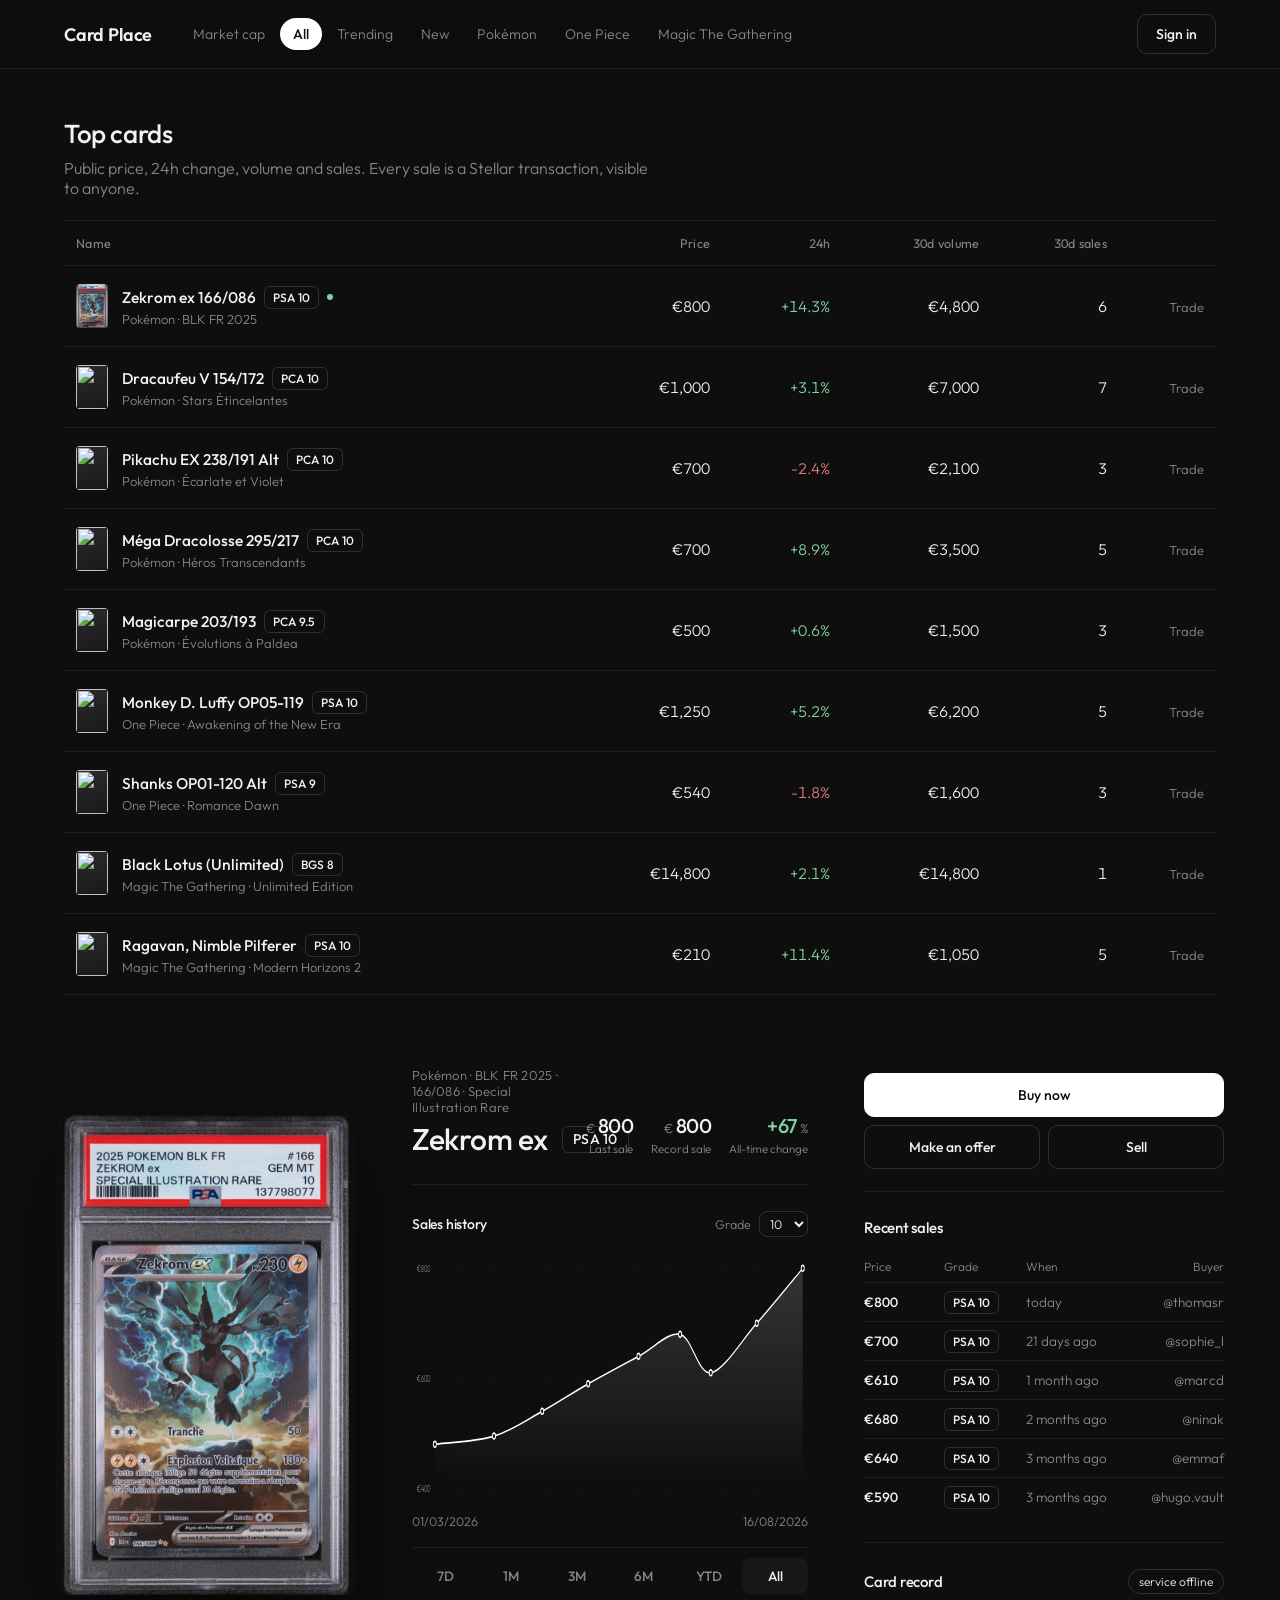
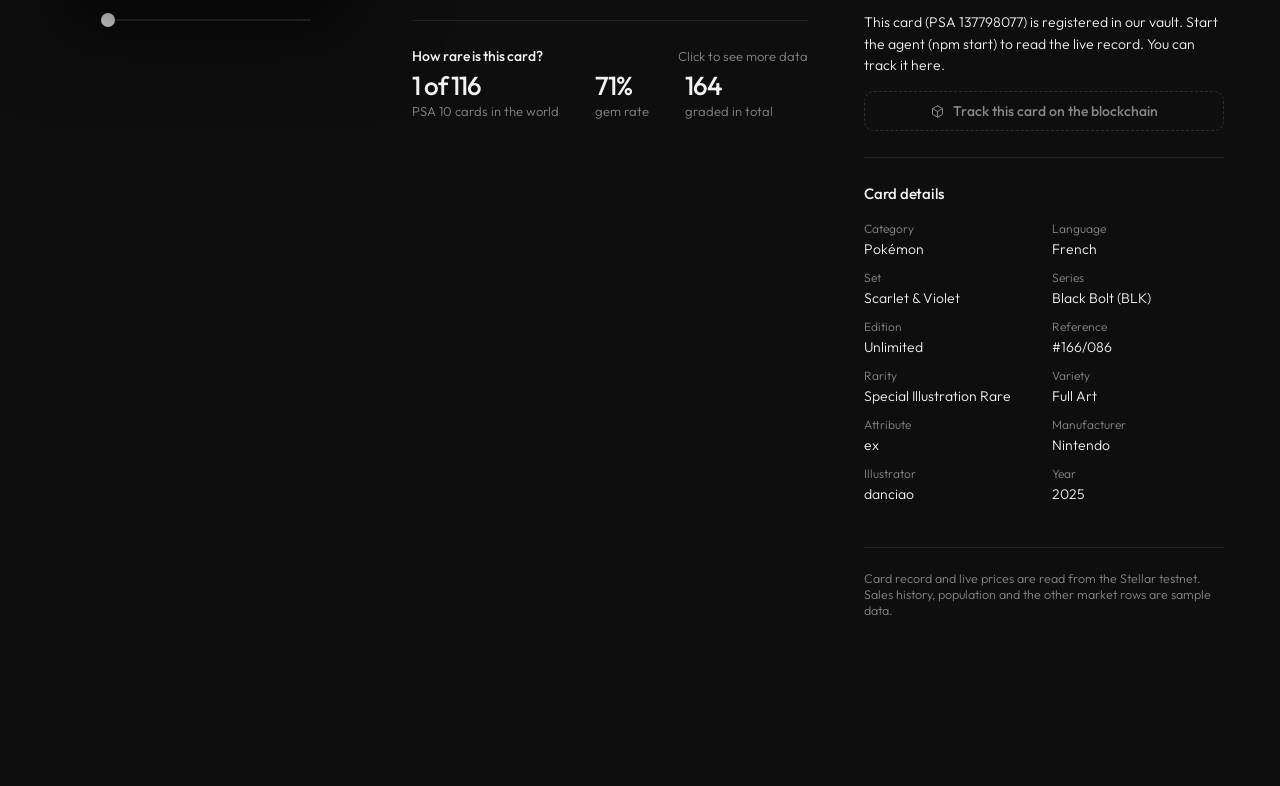
==== apps/web/index.html @ 1e1f223e "Card Place: Soroban vault registry, AI appraisal agent paid via x402 on Stellar, single-page marketp" ====
<!doctype html>
<html lang="en">
<head>
  <meta charset="utf-8">
  <meta name="viewport" content="width=device-width, initial-scale=1">
  <title>Card Place — Zekrom ex PSA 10</title>
  <link rel="preconnect" href="https://fonts.googleapis.com">
  <link href="https://fonts.googleapis.com/css2?family=Outfit:wght@300;400;500;600&display=swap" rel="stylesheet">
  <link rel="stylesheet" href="styles.css">
</head>
<body>

<nav class="nav">
  <div class="nav-inner">
    <a class="brand" href="#">Card Place</a>
    <div class="nav-links tabs" id="market-tabs">
      <button data-cat="cap">Market cap</button>
      <button data-cat="all" class="active">All</button>
      <button data-cat="trending">Trending</button>
      <button data-cat="new">New</button>
      <button data-cat="Pokémon">Pokémon</button>
      <button data-cat="One Piece">One Piece</button>
      <button data-cat="Magic The Gathering">Magic The Gathering</button>
    </div>
    <div class="nav-right">
      <button class="btn btn-ghost">Sign in</button>
    </div>
  </div>
</nav>

<main class="page">

  <!-- ====== Market ====== -->
  <section id="market" class="section">
    <div class="section-head">
      <h1 id="market-title">Top cards</h1>
      <p class="muted" id="market-sub">Public price, 24h change, volume and sales. Every sale is a Stellar transaction, visible to anyone.</p>
    </div>

    <div class="cap-grid" id="cap-grid" hidden></div>

    <div class="table-wrap" id="market-table-wrap">
      <table class="table" id="market-table">
        <thead>
          <tr>
            <th>Name</th>
            <th class="num">Price</th>
            <th class="num">24h</th>
            <th class="num">30d volume</th>
            <th class="num">30d sales</th>
            <th class="num"></th>
          </tr>
        </thead>
        <tbody></tbody>
      </table>
    </div>
  </section>

  <!-- ====== Card ====== -->
  <section id="card" class="section card-section">

    <aside class="card-visual">
      <div class="card3d" id="card3d">
        <div class="card3d-inner" id="card3d-inner">
          <img class="face front" src="../../docs/psa-137798077-front.jpg" alt="Zekrom ex PSA 10, front">
          <img class="face back" src="../../docs/psa-137798077-back.jpg" alt="Zekrom ex PSA 10, back">
        </div>
      </div>
      <input class="turn" id="turn" type="range" min="0" max="180" value="0" step="1" aria-label="Turn the card">
    </aside>

    <div class="card-data">

      <header class="card-head">
        <div>
          <p class="eyebrow">Pokémon · BLK FR 2025 · 166/086 · Special Illustration Rare</p>
          <h2 id="card-title">Zekrom ex <span class="grade-chip">PSA 10</span></h2>
        </div>
        <div class="stats">
          <div class="stat"><div class="stat-value"><small>€</small><span id="st-last">—</span></div><div class="stat-label">Last sale</div></div>
          <div class="stat"><div class="stat-value"><small>€</small><span id="st-record">—</span></div><div class="stat-label">Record sale</div></div>
          <div class="stat"><div class="stat-value stat-trend" id="st-trend-wrap"><span id="st-trend">—</span><small>%</small></div><div class="stat-label">All-time change</div></div>
        </div>
      </header>

      <!-- Sales history -->
      <div class="block">
        <div class="block-head">
          <h3>Sales history</h3>
          <div class="select-chip">
            <span>Grade</span>
            <select id="grade-filter"><option value="10">10</option><option value="9">9</option><option value="all">All</option></select>
          </div>
        </div>


        <div class="chart-wrap">
          <svg id="chart" viewBox="0 0 900 300" preserveAspectRatio="none" aria-label="Price chart"></svg>
          <div class="chart-tip" id="chart-tip" hidden></div>
        </div>
        <div class="chart-x"><span id="x-start"></span><span id="x-end"></span></div>

        <div class="periods" id="periods">
          <button data-days="7">7D</button>
          <button data-days="30">1M</button>
          <button data-days="90">3M</button>
          <button data-days="180">6M</button>
          <button data-days="ytd">YTD</button>
          <button data-days="all" class="active">All</button>
        </div>
      </div>

      <!-- Rarity -->
      <div class="block rarity">
        <div class="block-head">
          <h3>How rare is this card?</h3>
          <button class="textlink" id="pop-toggle">Click to see more data</button>
        </div>
        <div class="rarity-row">
          <div class="rarity-item"><span class="rarity-big" id="rarity-big">—</span><span class="rarity-sub" id="rarity-sub"></span></div>
          <div class="rarity-item"><span class="rarity-big" id="rarity-gem">—</span><span class="rarity-sub">gem rate</span></div>
          <div class="rarity-item"><span class="rarity-big" id="rarity-total">—</span><span class="rarity-sub">graded in total</span></div>
        </div>
        <div class="pop-more" id="pop-more" hidden>
          <p class="rarity-text" id="rarity-text"></p>
          <div class="grades" id="pop"></div>
        </div>
      </div>

    </div>

    <aside class="card-side">
      <div class="actions actions-top">
        <button class="btn btn-primary" id="btn-buy">Buy now</button>
        <button class="btn btn-ghost" id="btn-offer">Make an offer</button>
        <button class="btn btn-ghost" id="btn-sell">Sell</button>
      </div>

      <!-- Recent transactions -->
      <div class="block">
        <div class="block-head">
          <h3>Recent sales</h3>

        </div>
        <div class="txs" id="txs"></div>
      </div>

      <div class="grid-2">
        <!-- On-chain record -->
        <div class="block" id="vault">
          <div class="block-head">
            <h3>Card record</h3>
            <span class="tag" id="vault-status">—</span>
          </div>
          <p class="record-text" id="record-text">Reading the public record…</p>
        <a class="btn btn-ghost btn-block btn-track" id="btn-track" href="#" target="_blank" rel="noopener">
          <svg class="ico" viewBox="0 0 24 24"><path d="M12 3l8 4.5v9L12 21l-8-4.5v-9L12 3zM12 12l8-4.5M12 12v9M12 12L4 7.5"/></svg>
          Track this card on the blockchain
        </a>
        </div>

        <!-- Card details -->
        <div class="block">
          <div class="block-head">
            <h3>Card details</h3>
          </div>
          <dl class="kv details" id="details"></dl>
        </div>
      </div>
      </div>

      <p class="footnote">Card record and live prices are read from the Stellar testnet. Sales history, population and the other market rows are sample data.</p>
    </aside>
  </section>

</main>

<script src="app.js"></script>
</body>
</html>
---- apps/web/styles.css ----
:root {
  --bg: #0e0e0f;
  --line: rgba(255, 255, 255, 0.08);
  --line-2: rgba(255, 255, 255, 0.14);
  --surface: rgba(255, 255, 255, 0.035);
  --text: #f2f2f2;
  --muted: #86868c;
  --up: #7fd3a1;
  --down: #e07a7a;
  --ease: cubic-bezier(0.4, 0, 0.2, 1);
}

* { box-sizing: border-box; }
html, body { margin: 0; background: var(--bg); color: var(--text); font-family: "Outfit", system-ui, -apple-system, sans-serif; font-weight: 300; -webkit-font-smoothing: antialiased; }
a { color: inherit; text-decoration: none; }
button { font: inherit; color: inherit; cursor: pointer; background: none; border: 0; padding: 0; }
h1, h2, h3 { margin: 0; font-weight: 500; letter-spacing: -0.015em; }
h1 { font-size: 26px; }
h2 { font-size: 38px; display: flex; align-items: center; gap: 14px; line-height: 1.1; }
h3 { font-size: 15px; color: var(--text); }
p { margin: 0; }
.muted { color: var(--muted); }
.small { font-size: 13px; }
.eyebrow { color: var(--muted); font-size: 13px; letter-spacing: 0.02em; margin-bottom: 8px; }

/* nav */
.nav { position: sticky; top: 0; z-index: 10; background: rgba(14, 14, 15, 0.8); backdrop-filter: blur(16px); -webkit-backdrop-filter: blur(16px); border-bottom: 1px solid var(--line); }
.nav-inner { max-width: 1200px; margin: 0 auto; padding: 14px 24px; display: flex; align-items: center; gap: 28px; }
.brand { font-weight: 600; font-size: 18px; letter-spacing: -0.01em; }
.nav-links { display: flex; align-items: center; }
.nav-right { margin-left: auto; }

/* buttons */
.btn { border: 1px solid var(--line-2); border-radius: 10px; padding: 10px 18px; font-weight: 500; font-size: 14px; transition: all .2s var(--ease); }
.btn:hover { transform: translateY(-1px); border-color: rgba(255,255,255,0.3); }
.btn-primary { background: #fff; color: #0e0e0f; border-color: #fff; }
.btn-primary:hover { background: #e9e9e9; }
.btn-ghost { background: transparent; }
.btn-block { width: 100%; margin-top: 18px; }
.textlink { color: var(--muted); font-size: 13px; border-bottom: 1px solid transparent; transition: all .2s var(--ease); align-self: center; }
.textlink:hover { color: var(--text); border-color: var(--text); }
.tag { font-size: 12px; padding: 4px 10px; border-radius: 999px; border: 1px solid var(--line-2); color: var(--text); }
.tag.ok { color: var(--up); border-color: rgba(127, 211, 161, 0.35); }
.tag.warn { color: #e2c37a; border-color: rgba(226, 195, 122, 0.35); }

/* tabs */
.tabs { display: flex; gap: 2px; }
.tabs button { padding: 7px 13px; border-radius: 999px; color: var(--muted); font-size: 14px; transition: all .2s var(--ease); }
.tabs button:hover { color: var(--text); }
.tabs button.active { background: #fff; color: #0e0e0f; font-weight: 500; }

/* layout */
.page { max-width: 1200px; margin: 0 auto; padding: 48px 24px 96px; }
.section { margin-bottom: 72px; }
.section-head { margin-bottom: 22px; }
.section-head p { margin-top: 8px; max-width: 600px; }

/* market table */
.table-wrap { border-top: 1px solid var(--line); }
.table { width: 100%; border-collapse: collapse; }
.table th { text-align: left; font-weight: 400; color: var(--muted); font-size: 12.5px; letter-spacing: 0.02em; padding: 14px 12px; border-bottom: 1px solid var(--line); }
.table td { padding: 18px 12px; border-bottom: 1px solid var(--line); font-size: 15.5px; }
.table tbody tr { cursor: pointer; transition: background .2s var(--ease); }
.table tbody tr:hover { background: var(--surface); }
.table .num { text-align: right; font-variant-numeric: tabular-nums; }
.row-name { display: flex; align-items: center; gap: 14px; }
.row-thumb { width: 32px; height: 44px; border-radius: 4px; background: linear-gradient(160deg, #2c2c30, #18181a); object-fit: cover; flex-shrink: 0; }
.row-title { font-weight: 500; display: flex; align-items: center; gap: 8px; }
.row-sub { color: var(--muted); font-size: 13px; margin-top: 2px; }
.grade-chip { font-size: 12px; font-weight: 500; padding: 3px 8px; border-radius: 6px; border: 1px solid var(--line-2); color: var(--text); letter-spacing: 0.02em; }
h2 .grade-chip { font-size: 14px; padding: 5px 10px; }
.up { color: var(--up); } .down { color: var(--down); }
.live-dot { width: 6px; height: 6px; border-radius: 50%; background: var(--up); display: inline-block; }

/* card section */
.card-section { display: grid; grid-template-columns: 380px 1fr; gap: 56px; align-items: start; }
.card-visual { position: sticky; top: 92px; display: flex; flex-direction: column; gap: 16px; }
.card-visual img { width: 100%; border-radius: 10px; display: block; box-shadow: 0 40px 80px rgba(0,0,0,0.6); transition: transform .5s var(--ease); }
.card-visual img:hover { transform: translateY(-4px); }
.card-data { min-width: 0; }
.card-head { display: flex; justify-content: space-between; align-items: flex-start; gap: 24px; padding-bottom: 28px; }
.actions { display: flex; gap: 8px; flex-shrink: 0; padding-top: 6px; }

/* blocks: thin dividers instead of boxes */
.block { padding: 26px 0; border-top: 1px solid var(--line); }
.block-head { display: flex; justify-content: space-between; align-items: center; margin-bottom: 18px; }
.grid-2 { display: grid; grid-template-columns: 1fr 1fr; gap: 0 48px; }

.select-chip { display: flex; align-items: center; gap: 8px; font-size: 13px; color: var(--muted); }
.select-chip select { background: transparent; color: var(--text); border: 1px solid var(--line-2); border-radius: 8px; padding: 4px 8px; font: inherit; outline: none; }
.select-chip select option { background: #1a1a1c; }

#grader-tabs { margin: 0 0 22px -13px; }

.stats { display: grid; grid-template-columns: repeat(3, 1fr); gap: 16px; margin-bottom: 22px; }
.stat-value { font-size: 36px; font-weight: 500; letter-spacing: -0.03em; line-height: 1; display: flex; align-items: baseline; gap: 3px; }
.stat-value small { font-size: 16px; color: var(--muted); font-weight: 300; }
.stat-trend { color: var(--up); }
.stat-trend.down { color: var(--down); }
.stat-label { color: var(--muted); font-size: 13px; margin-top: 8px; }

.chart-wrap { position: relative; height: 250px; }
#chart { width: 100%; height: 100%; display: block; overflow: visible; }
.chart-tip { position: absolute; pointer-events: none; background: #1a1a1c; border: 1px solid var(--line-2); border-radius: 8px; padding: 7px 10px; font-size: 13px; transform: translate(-50%, -125%); white-space: nowrap; }
.chart-tip b { font-weight: 500; }
.chart-x { display: flex; justify-content: space-between; color: var(--muted); font-size: 12.5px; margin-top: 8px; }

.periods { display: flex; margin-top: 18px; border-top: 1px solid var(--line); padding-top: 10px; }
.periods button { flex: 1; padding: 9px 0; border-radius: 8px; color: var(--muted); font-size: 13.5px; font-weight: 500; transition: all .2s var(--ease); }
.periods button:hover { color: var(--text); }
.periods button.active { color: var(--text); background: var(--surface); }

/* order book */
.orderbook { display: grid; grid-template-columns: 1fr 1fr; gap: 24px; }
.ob-title { color: var(--muted); font-size: 12.5px; margin-bottom: 8px; }
.ob-row { display: flex; justify-content: space-between; padding: 8px 10px; border-radius: 6px; position: relative; font-variant-numeric: tabular-nums; font-size: 14px; overflow: hidden; }
.ob-row::before { content: ""; position: absolute; inset: 0; width: var(--w, 0%); background: var(--surface); z-index: -1; }
.ob-row.bid .ob-price { color: var(--up); } .ob-row.ask .ob-price { color: var(--down); }
.ob-row span:last-child { color: var(--muted); }
.ob-spread { margin-top: 14px; color: var(--muted); font-size: 12.5px; display: flex; justify-content: space-between; }
.ob-empty { color: var(--muted); font-size: 13px; padding: 8px 10px; }

/* rarity */
.rarity .block-head { margin-bottom: 24px; }
.rarity-hero { text-align: center; margin-bottom: 32px; }
.rarity-big { font-size: 48px; font-weight: 500; letter-spacing: -0.04em; line-height: 1; }
.rarity-text { color: var(--muted); font-size: 15px; margin-top: 12px; max-width: 520px; margin-left: auto; margin-right: auto; line-height: 1.5; }
.grades { display: grid; grid-template-columns: repeat(6, 1fr); gap: 10px; }
.grade { border: 1px solid var(--line); border-radius: 12px; padding: 14px 8px; text-align: center; transition: all .25s var(--ease); }
.grade.current { border-color: #fff; background: var(--surface); }
.grade-count { font-size: 24px; font-weight: 500; letter-spacing: -0.02em; line-height: 1; }
.grade-name { color: var(--muted); font-size: 12.5px; margin-top: 8px; }
.grade.current .grade-name { color: var(--text); }
.grade-share { color: var(--muted); font-size: 12px; margin-top: 4px; }

/* key / value */
.kv { display: grid; grid-template-columns: 1fr 1fr; gap: 14px 24px; margin: 0 0 18px; }
.kv > div { display: flex; flex-direction: column; gap: 4px; }
.kv dt { color: var(--muted); font-size: 12px; }
.kv dd { margin: 0; font-size: 14px; word-break: break-all; }
.mono { font-family: ui-monospace, SFMono-Regular, Menlo, monospace; font-size: 12.5px; }

/* checks */
.checks { list-style: none; margin: 0; padding: 0; display: flex; flex-direction: column; gap: 12px; font-size: 14px; }
.checks li { display: flex; align-items: center; gap: 12px; }
.check-dot { width: 16px; height: 16px; border-radius: 50%; display: inline-flex; align-items: center; justify-content: center; border: 1px solid var(--line-2); flex-shrink: 0; font-size: 10px; }
.check-dot.ok { color: var(--up); border-color: rgba(127, 211, 161, 0.5); }
.check-dot.pending { color: var(--muted); }

.footnote { color: var(--muted); font-size: 12.5px; padding-top: 26px; border-top: 1px solid var(--line); }

@media (max-width: 980px) {
  .card-section { grid-template-columns: 1fr; gap: 32px; }
  .card-visual { position: static; max-width: 380px; margin: 0 auto; }
  .grid-2 { grid-template-columns: 1fr; gap: 0; }
  .grades { grid-template-columns: repeat(3, 1fr); }
  .rarity-big { font-size: 44px; }
  .nav-inner { flex-wrap: wrap; gap: 14px; }
  .nav-links { order: 3; width: 100%; overflow-x: auto; padding-bottom: 4px; }
  .card-head { flex-direction: column; }
  h2 { font-size: 30px; }
  .stat-value { font-size: 28px; }
}

/* buy & sell now */
.market-now { display: grid; grid-template-columns: 1fr auto 1fr; gap: 32px; align-items: center; }
.now-side.right { text-align: right; }
.now-label { color: var(--muted); font-size: 13px; margin-bottom: 8px; }
.now-price { font-size: 34px; font-weight: 500; letter-spacing: -0.03em; line-height: 1; }
.now-price small { font-size: 15px; color: var(--muted); font-weight: 300; margin-left: 6px; letter-spacing: 0; }
.now-sub { color: var(--muted); font-size: 13px; margin-top: 8px; }
.now-gap { text-align: center; padding: 14px 22px; border: 1px solid var(--line); border-radius: 12px; min-width: 150px; }
.now-gap-value { font-size: 20px; font-weight: 500; }
.now-gap-label { color: var(--muted); font-size: 12px; margin-top: 4px; }
.now-help { color: var(--muted); font-size: 13.5px; margin-top: 20px; max-width: 640px; line-height: 1.5; }
@media (max-width: 980px) {
  .market-now { grid-template-columns: 1fr; gap: 18px; }
  .now-side.right { text-align: left; }
  .now-gap { min-width: 0; }
}

/* three columns: card | history & rarity | market, record, trust */
.card-section { grid-template-columns: 300px minmax(0, 1fr) 360px; gap: 40px; }
.card-side { min-width: 0; }
.card-side .block:first-child { border-top: 0; padding-top: 6px; }
.card-side .market-now { grid-template-columns: 1fr; gap: 16px; }
.card-side .now-side.right { text-align: left; }
.card-side .now-gap { text-align: left; padding: 10px 14px; display: flex; align-items: baseline; gap: 10px; min-width: 0; }
.card-side .now-gap-label { margin-top: 0; }
.card-side .now-price { font-size: 28px; }
.card-side .now-help { font-size: 13px; margin-top: 14px; }
.card-side .grid-2 { grid-template-columns: 1fr; }
.card-side .kv { grid-template-columns: 1fr 1fr; gap: 12px 16px; }
.card-side .footnote { padding-top: 22px; }
.grades { grid-template-columns: repeat(6, 1fr); gap: 8px; }
.grade { padding: 12px 6px; }
.grade-count { font-size: 20px; }
@media (max-width: 1180px) {
  .card-section { grid-template-columns: 280px minmax(0, 1fr); }
  .card-side { grid-column: 1 / -1; }
  .card-side .grid-2 { grid-template-columns: 1fr 1fr; gap: 0 48px; }
  .card-side .market-now { grid-template-columns: 1fr auto 1fr; }
  .card-side .now-side.right { text-align: right; }
}
@media (max-width: 980px) {
  .card-section { grid-template-columns: 1fr; }
  .card-side .grid-2 { grid-template-columns: 1fr; }
  .card-side .market-now { grid-template-columns: 1fr; }
  .card-side .now-side.right { text-align: left; }
}

/* card flush to the left edge */
.card-section { max-width: none; margin-left: calc(-1 * max(24px, (100vw - 1200px) / 2 + 24px)); padding-left: 56px; grid-template-columns: 300px minmax(0, 1fr) 360px; }
@media (max-width: 980px) { .card-section { margin-left: 0; padding-left: 0; } }

/* right column pushed towards the right edge, symmetric with the card */
.card-section { margin-right: calc(-1 * max(24px, (100vw - 1200px) / 2 + 24px)); padding-right: 56px; gap: 56px; }
@media (max-width: 980px) { .card-section { margin-right: 0; padding-right: 0; gap: 32px; } }
.card-side .actions { margin-top: 18px; padding-top: 0; }
.card-side .actions .btn { flex: 1; padding: 12px 18px; }
.card-side .actions { display: grid; grid-template-columns: 1fr 1fr; gap: 8px; }
.card-side .actions .btn-primary { grid-column: 1 / -1; }
.card-side .actions-top { margin: 0 0 22px; padding-top: 6px; }
.card-side .block:first-of-type { border-top: 1px solid var(--line); padding-top: 26px; }
.card-side .block-head { flex-wrap: wrap; gap: 4px 12px; }
.card-side #ob-source { width: 100%; }

/* smaller sales-history header */
.card-data .stat-value { font-size: 24px; }
.card-data .stat-value small { font-size: 13px; }
.card-data .stat-label { font-size: 12.5px; margin-top: 5px; }
.card-data .stats { margin-bottom: 16px; gap: 12px; }
#grader-tabs { margin-bottom: 16px; }
#grader-tabs button { padding: 5px 11px; font-size: 13px; }
.card-data .block-head h3 { font-size: 14px; }
.select-chip { font-size: 12.5px; }
.select-chip select { padding: 3px 6px; font-size: 12.5px; }

/* recent transactions */
.txs { display: flex; flex-direction: column; }
.tx { display: grid; grid-template-columns: 70px 72px 1fr auto; align-items: center; gap: 10px; padding: 10px 0; border-bottom: 1px solid var(--line); font-size: 13.5px; }
.tx:last-child { border-bottom: 0; }
.tx-price { font-weight: 500; font-variant-numeric: tabular-nums; }
.tx-when { color: var(--muted); }
.tx-buyer { color: var(--muted); display: flex; align-items: center; gap: 6px; }
.tx-head { color: var(--muted); font-size: 12px; padding: 4px 0 8px; }
.tx-head div:last-child { text-align: right; }
.tx-buyer { justify-content: flex-end; }
.card-side .actions .btn-track { grid-column: 1 / -1; display: inline-flex; align-items: center; justify-content: center; gap: 8px; color: var(--muted); border-style: dashed; }
.card-side .actions .btn-track:hover { color: var(--text); }
.ico { width: 15px; height: 15px; fill: none; stroke: currentColor; stroke-width: 1.6; stroke-linecap: round; stroke-linejoin: round; }
.card-head { flex-direction: column; align-items: stretch; gap: 22px; }
.card-head .stats { margin-bottom: 0; }

/* title and key figures on one line */
.card-head { flex-direction: row; align-items: flex-end; justify-content: space-between; gap: 24px; }
.card-head .stats { grid-template-columns: repeat(3, auto); gap: 28px; flex-shrink: 0; }
.card-head .stat { text-align: right; }
.card-head .stat-value { justify-content: flex-end; }
@media (max-width: 1180px) { .card-head { flex-direction: column; align-items: stretch; } .card-head .stat { text-align: left; } .card-head .stat-value { justify-content: flex-start; } }
.card-head > div:first-child { flex: 1 1 auto; min-width: 0; }
.card-head h2 { font-size: 30px; white-space: nowrap; }
.card-head .eyebrow { white-space: nowrap; overflow: hidden; text-overflow: ellipsis; }
.card-head .stats { gap: 18px; }
.card-head .stat-value { font-size: 20px; }
.card-head .stat-label { font-size: 11.5px; }
.card-head .eyebrow { white-space: normal; overflow: visible; text-overflow: clip; }
.card-side .btn-track { display: inline-flex; align-items: center; justify-content: center; gap: 8px; color: var(--muted); border-style: dashed; margin-top: 16px; }
.card-side .btn-track:hover { color: var(--text); }

/* card record as a sentence */
.record-text { font-size: 14px; line-height: 1.55; color: var(--text); }
.card-side .btn-track { margin-top: 14px; }

/* compact rarity */
.rarity .block-head { margin-bottom: 14px; }
.rarity-hero { text-align: left; margin-bottom: 14px; display: flex; align-items: baseline; gap: 14px; flex-wrap: wrap; }
.rarity-big { font-size: 26px; }
.rarity-text { font-size: 13px; margin: 0; max-width: none; flex: 1 1 320px; color: var(--muted); }
.grades { gap: 6px; }
.grade { padding: 8px 4px; border-radius: 8px; }
.grade-count { font-size: 15px; }
.grade-name { font-size: 11px; margin-top: 3px; }
.grade-share { font-size: 10.5px; margin-top: 2px; }

/* card a bit lower, 3D turn */
.card-visual { padding-top: 48px; gap: 14px; }
.card3d { perspective: 1400px; cursor: grab; user-select: none; }
.card3d:active { cursor: grabbing; }
.card3d-inner { position: relative; transform-style: preserve-3d; aspect-ratio: 1189 / 1904; }
.card3d .face { position: absolute; inset: 0; width: 100%; height: 100%; object-fit: contain; border-radius: 10px; backface-visibility: hidden; -webkit-backface-visibility: hidden; box-shadow: 0 40px 80px rgba(0,0,0,0.6); transition: none; }
.card3d .face:hover { transform: none; }
.card3d .back { transform: rotateY(180deg); }
.turn { -webkit-appearance: none; appearance: none; width: 70%; align-self: center; height: 2px; background: var(--line-2); border-radius: 999px; outline: none; margin-top: 10px; }
.turn::-webkit-slider-thumb { -webkit-appearance: none; width: 14px; height: 14px; border-radius: 50%; background: #fff; cursor: pointer; border: 0; }
.turn::-moz-range-thumb { width: 14px; height: 14px; border-radius: 50%; background: #fff; cursor: pointer; border: 0; }

/* flat card, two faces */
.card3d { perspective: 1400px; position: relative; }
.card3d .face { box-shadow: 0 40px 80px rgba(0,0,0,0.6); }
.rarity .block-head { margin-bottom: 8px; }
.rarity-big { font-size: 30px; }
.rarity-line { display: flex; align-items: baseline; gap: 10px; }
.rarity-sub { color: var(--muted); font-size: 14px; }
.pop-more { margin-top: 14px; }
.pop-more .rarity-text { margin: 0 0 12px; }
.rarity-row { display: flex; gap: 36px; flex-wrap: wrap; }
.rarity-item { display: flex; flex-direction: column; gap: 4px; }
.rarity-item .rarity-big { font-size: 26px; }
.rarity-item .rarity-sub { font-size: 13px; }

/* nav tabs as links */
.navtab { padding: 7px 13px; border-radius: 999px; color: var(--muted); font-size: 14px; transition: all .2s var(--ease); }
.navtab:hover { color: var(--text); }
.navtab.active { background: #fff; color: #0e0e0f; font-weight: 500; }

/* market cap page */
.cap-head { display: flex; justify-content: space-between; align-items: flex-end; gap: 24px; }
.cap-grid { display: grid; grid-template-columns: 1fr 1fr; gap: 10px 40px; border-top: 1px solid var(--line); padding-top: 10px; }
.cap-card { display: grid; grid-template-columns: 54px 64px 1fr auto; align-items: center; gap: 16px; padding: 12px 8px; border-bottom: 1px solid var(--line); border-radius: 10px; transition: background .2s var(--ease); }
.cap-card:hover { background: var(--surface); }
.cap-rank { display: flex; align-items: center; gap: 8px; }
.cap-trend { font-size: 10px; }
.cap-trend.up { color: var(--up); } .cap-trend.down { color: var(--down); }
.cap-num { font-size: 26px; font-weight: 500; letter-spacing: -0.03em; }
.cap-art { width: 64px; height: 88px; border-radius: 6px; position: relative; overflow: hidden; }
.cap-year { position: absolute; left: 50%; bottom: 4px; transform: translateX(-50%); background: rgba(255,255,255,0.92); color: #0e0e0f; font-size: 10px; font-weight: 500; padding: 1px 6px; border-radius: 4px; }
.cap-name { font-weight: 500; font-size: 15px; }
.cap-set { color: var(--muted); font-size: 12.5px; margin-top: 2px; }
.cap-value { font-size: 24px; font-weight: 500; letter-spacing: -0.02em; color: var(--up); font-variant-numeric: tabular-nums; display: flex; align-items: baseline; gap: 6px; }
.cap-value small { font-size: 11px; color: var(--muted); font-weight: 300; }
@media (max-width: 980px) { .cap-grid { grid-template-columns: 1fr; } .cap-head { flex-direction: column; align-items: flex-start; } }
.cap-grid { grid-auto-flow: column; grid-template-rows: repeat(7, auto); }
@media (max-width: 980px) { .cap-grid { grid-auto-flow: row; grid-template-rows: none; } }
.cap-art img { position: absolute; inset: 0; width: 100%; height: 100%; object-fit: cover; object-position: top; }
.cap-grid[hidden], .table-wrap[hidden] { display: none; }
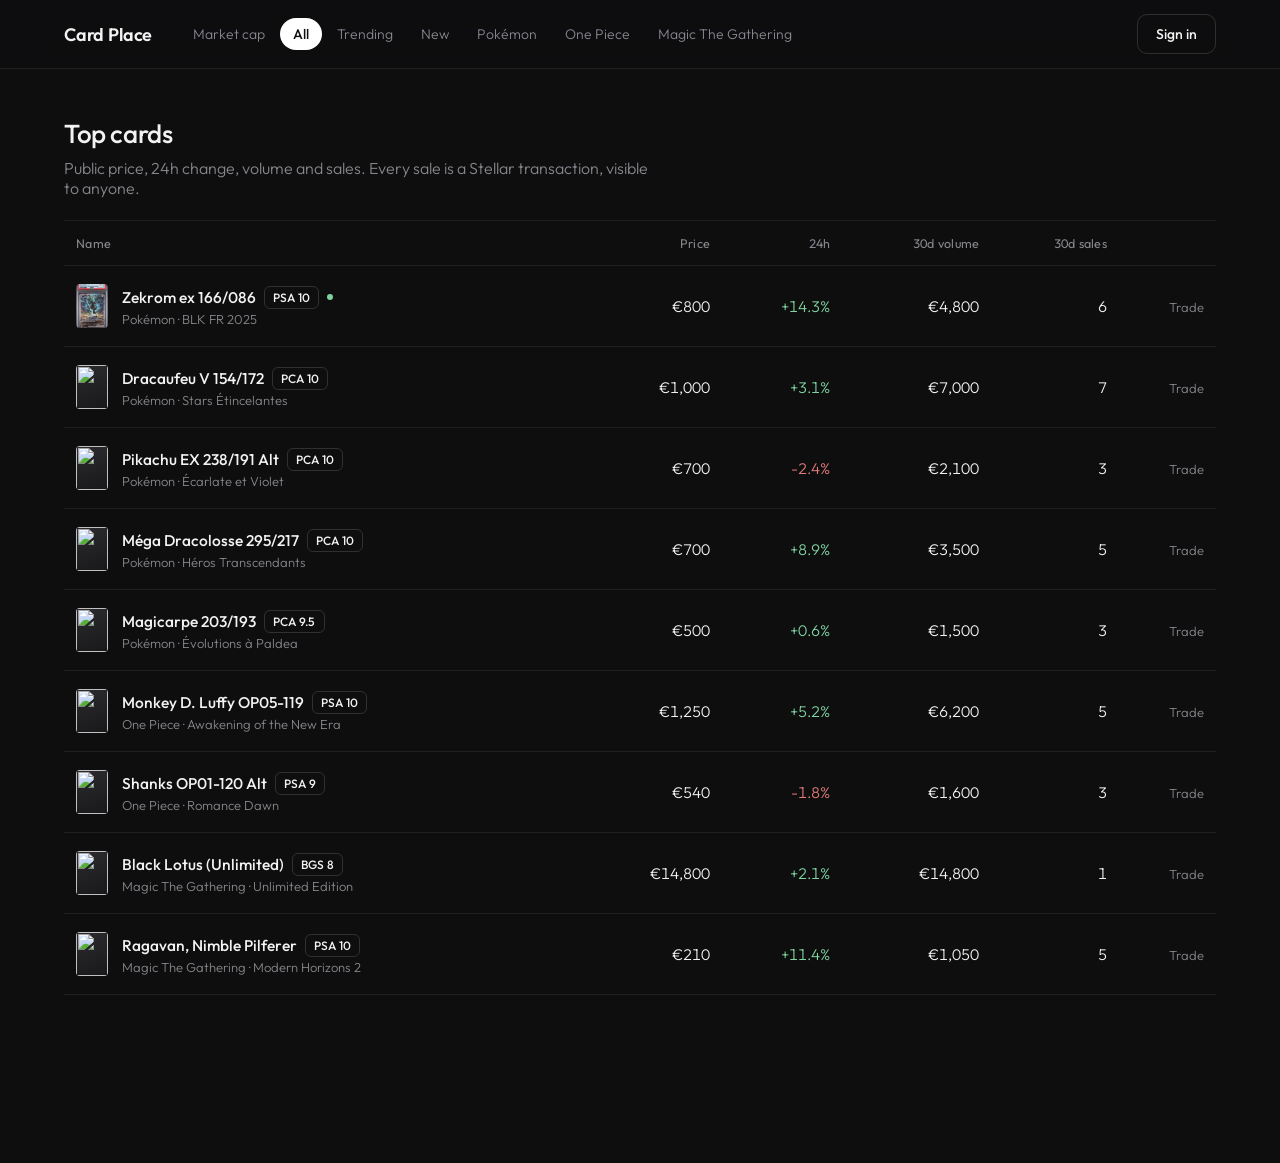
==== commit 86f765ab: "Single-page UI: market cap tab with game filter, Zekrom page under Pokémon, screenshots in README" ====
--- a/apps/web/index.html
+++ b/apps/web/index.html
@@ -37,6 +37,12 @@
       <p class="muted" id="market-sub">Public price, 24h change, volume and sales. Every sale is a Stellar transaction, visible to anyone.</p>
     </div>
 
+    <div class="tabs cap-filter" id="cap-filter" hidden>
+      <button data-game="all" class="active">All</button>
+      <button data-game="Pokémon">Pokémon</button>
+      <button data-game="One Piece">One Piece</button>
+      <button data-game="Magic The Gathering">Magic The Gathering</button>
+    </div>
     <div class="cap-grid" id="cap-grid" hidden></div>
 
     <div class="table-wrap" id="market-table-wrap">
@@ -57,7 +63,7 @@
   </section>
 
   <!-- ====== Card ====== -->
-  <section id="card" class="section card-section">
+  <section id="card" class="section card-section" hidden>
 
     <aside class="card-visual">
       <div class="card3d" id="card3d">
--- a/apps/web/styles.css
+++ b/apps/web/styles.css
@@ -334,3 +334,7 @@
 @media (max-width: 980px) { .cap-grid { grid-auto-flow: row; grid-template-rows: none; } }
 .cap-art img { position: absolute; inset: 0; width: 100%; height: 100%; object-fit: cover; object-position: top; }
 .cap-grid[hidden], .table-wrap[hidden] { display: none; }
+.cap-filter { margin-bottom: 16px; }
+.cap-filter[hidden] { display: none; }
+.cap-empty { grid-column: 1 / -1; padding: 24px 8px; }
+.card-section[hidden] { display: none; }
